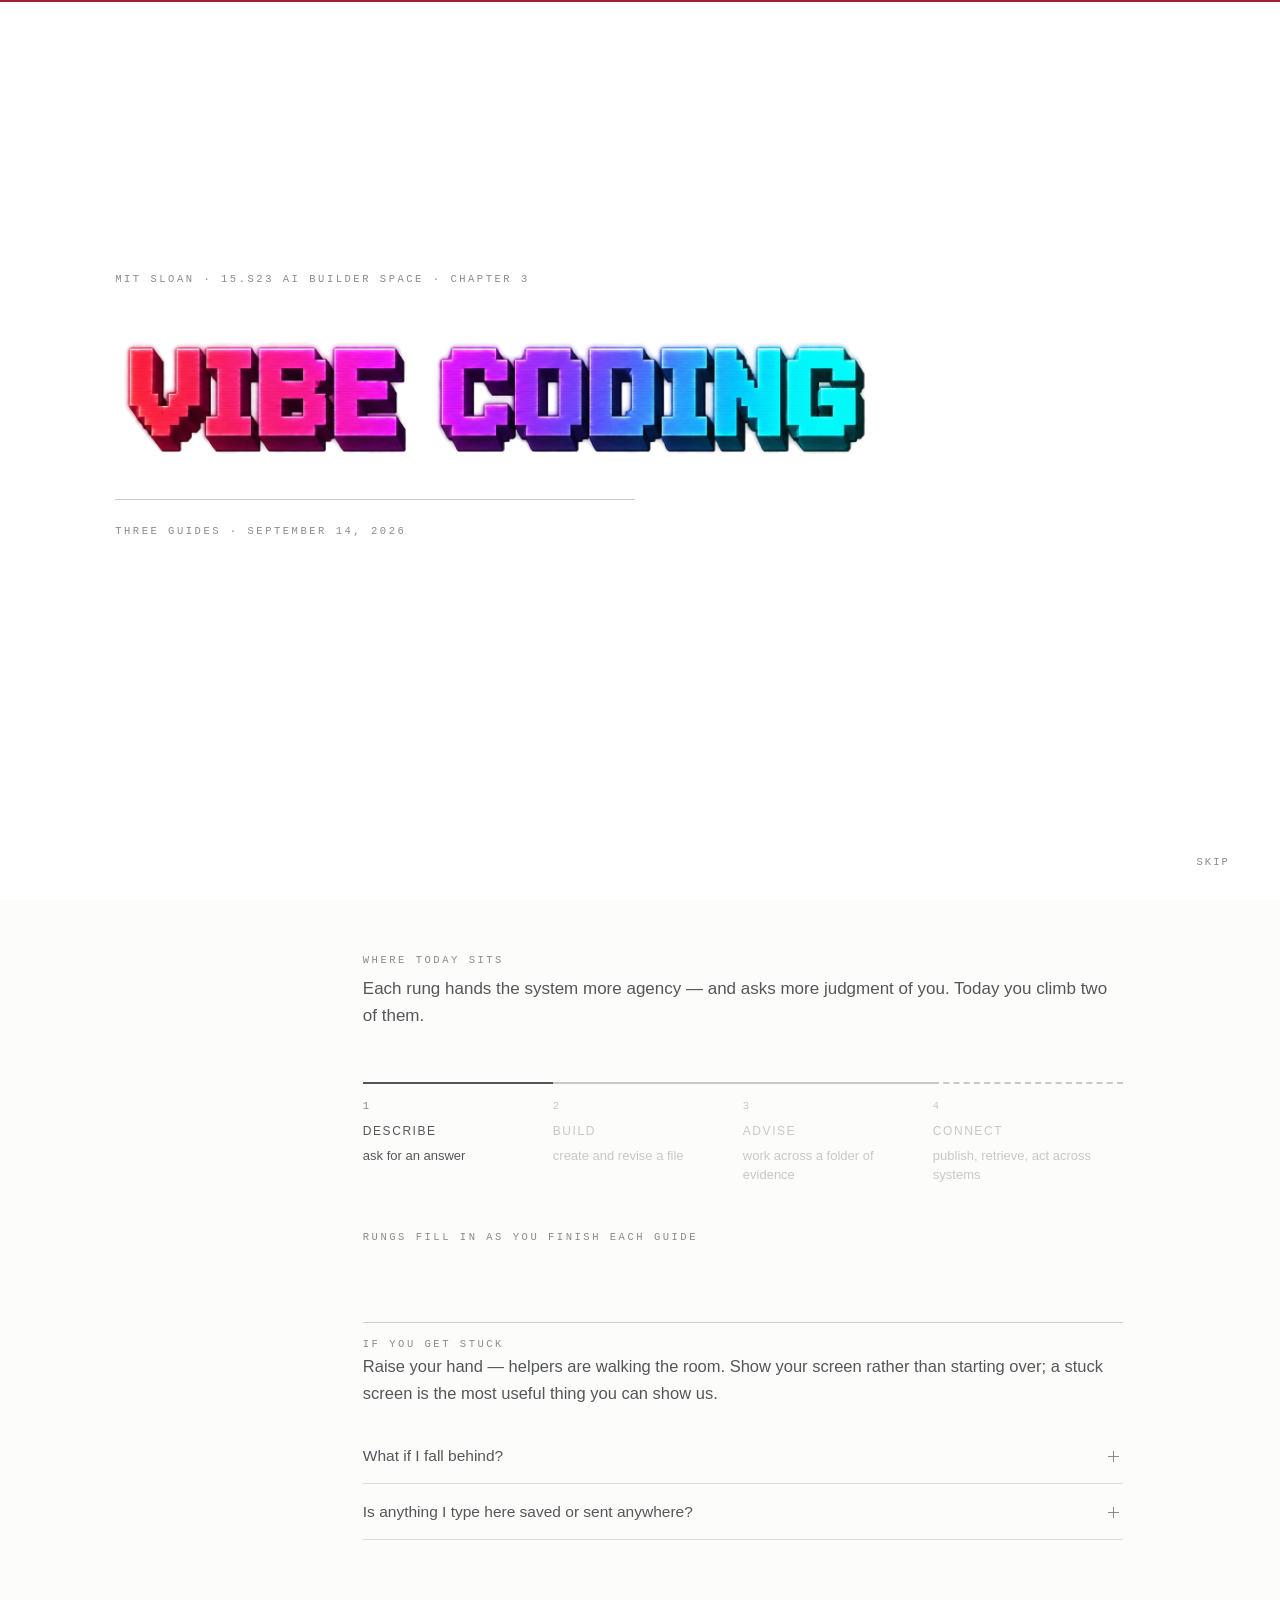
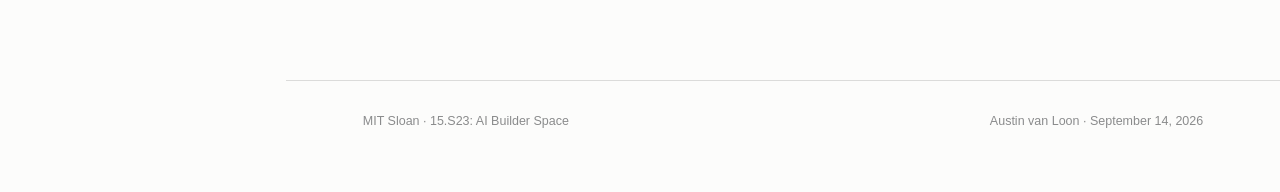
==== index.html @ 27a2f8e5 "Publish the Chapter 3 workshop guides Four static pages (hub, setup, warm-up, advisor) for MIT Sloan" ====
<!doctype html>
<html lang="en">
<head>
<meta charset="utf-8">
<meta name="viewport" content="width=device-width, initial-scale=1">
<title>Vibe Coding · 15.S23 AI Builder Space</title>
<meta name="description" content="Workshop guides for AI Foundations Chapter 3: Vibe Coding. MIT Sloan, 15.S23 AI Builder Space.">
<link rel="stylesheet" href="assets/alt.css">
<link rel="icon" href="assets/favicon.ico" sizes="any">
<link rel="apple-touch-icon" href="assets/icon-180.png">
<script>document.documentElement.className+=" js"</script>
</head>
<body>

<!-- ------------------------------------------------------------- opening -->
<div class="intro">
  <div class="intro__sweep"></div>
  <div class="intro__inner">
    <p class="intro__eyebrow label">MIT Sloan · 15.S23 AI Builder Space · Chapter 3</p>
    <h1 class="intro__title"><span><picture><source srcset="assets/vibe-coding.webp" type="image/webp"><img class="intro__mark"
      src="assets/vibe-coding.png" width="1600" height="273" alt="Vibe Coding"></picture></span></h1>
    <div class="intro__rule"></div>
    <p class="intro__meta label">Three guides · September 14, 2026</p>
    <div class="intro__go"><button class="btn">Enter</button></div>
  </div>
  <button class="intro__skip">Skip</button>
</div>

<!-- ---------------------------------------------------------------- rail -->
<aside class="rail">
  <a href="index.html" style="line-height:0">
    <img class="rail__tag" src="assets/tag.png"
         alt="AI Foundations"></a>
  <a class="rail__chapter" href="index.html" aria-current="page">
    <span class="label">Chapter 3</span>
    <span class="rail__chapter-t">Vibe Coding</span></a>
  <!-- the collapsed bar under 1080px names the page instead -->
  <p class="rail__sec label">Chapter 3</p>
  <p class="rail__track">Vibe Coding</p>

  <nav class="rail__nav" aria-label="Guides">
    <ul class="rail__guides">
      <li class="rail__guide" data-guide="setup">
        <a class="rail__g" href="setup.html"><span class="rail__n">03</span><span class="rail__gl">Set up your machine</span></a>
      </li>
      <li class="rail__guide" data-guide="warmup">
        <a class="rail__g" href="warmup.html"><span class="rail__n">04</span><span class="rail__gl">Build your page</span></a>
      </li>
      <li class="rail__guide" data-guide="advisor">
        <a class="rail__g" href="advisor.html"><span class="rail__n">05</span><span class="rail__gl">Build your MBA advisor</span></a>
      </li>
    </ul>
  </nav>

  <div class="rail__foot">
    <p class="label" style="margin:0">Sunday · two hours</p>
  </div>
</aside>

<!-- --------------------------------------------------------------- sheet -->
<main class="sheet">
  <div class="col" style="max-width:980px">

    <header class="hero">
      <p class="hero__kicker label">Chapter 3</p>
      <h1 class="hero__t"><picture><source srcset="assets/vibe-coding.webp" type="image/webp"><img class="hero__mark"
        src="assets/vibe-coding.png" width="1600" height="273" alt="Vibe Coding"></picture></h1>
      <p class="hero__p">Everything you need today lives on these three pages. Work
        through them in order — each one keeps your place as you go.</p>
    </header>

    <section class="index">
      <p class="label" style="margin:0 0 4px">The guides · sections 03–05</p>

      <a class="entry" href="setup.html">
        <span class="entry__n">03</span>
        <span class="entry__t">Set up<br>your machine</span>
        <span class="entry__d">Install Claude Desktop, make your workshop folders, and
          prove it works with a one-file hello.</span>
        <span class="entry__s" data-track-status="setup">4 steps · ~20 min</span>
      </a>

      <a class="entry" href="warmup.html">
        <span class="entry__n">04</span>
        <span class="entry__t">Build<br>your page</span>
        <span class="entry__d">One folder, one file, your decisions. Let Claude interview
          you before it builds anything.</span>
        <span class="entry__s" data-track-status="warmup">4 steps · 18 min</span>
      </a>

      <a class="entry" href="advisor.html">
        <span class="entry__n">05</span>
        <span class="entry__t">Build your<br>MBA advisor</span>
        <span class="entry__d">A workspace that knows the packet, learns your goals, and
          shows its sources — then find its limits.</span>
        <span class="entry__s" data-track-status="advisor">5 steps · 32 min</span>
      </a>

      <div class="entry entry--soon">
        <span class="entry__n"></span>
        <span class="entry__t">Put it<br>on the internet</span>
        <span class="entry__d">Publishing, connecting, and making the advisor reusable.
          Named today — taught next time.</span>
        <span class="entry__s">Next session</span>
      </div>
    </section>

    <section style="max-width:760px">
      <p class="label" style="margin:0 0 6px">Where today sits</p>
      <p style="margin:0;font-size:17px">Each rung hands the system more agency — and asks
        more judgment of you. Today you climb two of them.</p>

      <div class="ladder">
        <div class="rung rung--lit"><div class="rung__n">1</div>
          <div class="rung__slab">Describe</div>
          <div class="rung__c">ask for an answer</div></div>
        <div class="rung" data-rung="build"><div class="rung__n">2</div>
          <div class="rung__slab">Build</div>
          <div class="rung__c">create and revise a file</div></div>
        <div class="rung" data-rung="advise"><div class="rung__n">3</div>
          <div class="rung__slab">Advise</div>
          <div class="rung__c">work across a folder of evidence</div></div>
        <div class="rung rung--next"><div class="rung__n">4</div>
          <div class="rung__slab">Connect</div>
          <div class="rung__c">publish, retrieve, act across systems</div></div>
      </div>
      <p class="label">Rungs fill in as you finish each guide</p>
    </section>

    <section style="max-width:760px;margin-top:76px">
      <h2 class="sec">If you get stuck</h2>
      <p style="margin:0 0 22px">Raise your hand — helpers are walking the room. Show your
        screen rather than starting over; a stuck screen is the most useful thing you can
        show us.</p>
      <details class="help">
        <summary>What if I fall behind?</summary>
        <div class="help__b">
          <p>Nothing today is graded and nothing is sequential across students. If setup runs
            long, pair with a neighbour and watch — you'll still follow the exercise, and you
            can finish the install afterwards.</p>
          <p>Every page remembers where you were, so you can come back to it after class.</p>
        </div>
      </details>
      <details class="help">
        <summary>Is anything I type here saved or sent anywhere?</summary>
        <div class="help__b">
          <p>No. These pages are plain files with no server and no analytics. Your progress
            ticks are stored in your own browser only, and clearing them is one click at the
            bottom of each guide.</p>
        </div>
      </details>
    </section>

  </div>
</main>

<footer class="colophon">
  <span>MIT Sloan · 15.S23: AI Builder Space</span>
  <span class="colophon__spacer"></span>
  <span>Austin van Loon · September 14, 2026</span>
</footer>

<script>window.TRACK = { id: "hub" };</script>
<script src="assets/alt.js"></script>
<script>if(!window.__ALT_OK)document.documentElement.className=document.documentElement.className.replace(/(^|\s)js(\s|$)/," ")</script>
</body>
</html>
---- assets/alt.css ----
/* 15.S23 · AI Foundations Ch.3 — workshop guides, contemporary draft.
   White ground, hairline rules, no cards. Hierarchy comes from size and weight
   in a single ink, never from mixing colours: Sloan red is the one accent, the
   Sloan greys do the structure. The deck's dot-matrix numerals are the only
   retro artifact — used the way a gallery numbers its rooms. */

/* ------------------------------------------------------------------ tokens */
:root {
  --red: #a31f34;
  --red-deep: #8c1a2c;
  --ink: #545759;               /* every heading and every line of body copy */
  --silver: #8a8b8c;            /* metadata, captions, the quiet register */
  --cloud: #c9c8c7;             /* rules and inactive states */
  --panel: #f4f4f4;             /* specimen blocks: prompts, file trees */
  --navy: #041d40;              /* held back for one dark beat and one chip */
  --blue: #00698e;
  --green: #006b67;

  --paper: #ffffff;
  --ground: #fcfcfb;
  --hair: rgba(201, 200, 199, .62);
  --hair-strong: rgba(138, 139, 140, .40);

  --q-direct: var(--navy);
  --q-personal: var(--red);
  --q-trace: var(--blue);
  --q-honest: var(--green);

  --ui: Arial, "Helvetica Neue", Helvetica, sans-serif;
  --display: "Arial Black", "Arial Bold", Arial, sans-serif;
  --mono: Consolas, "SF Mono", Menlo, "Courier New", monospace;

  --rail: 286px;
  --gutter: 132px;             /* room for a hanging "3.2" */
  --measure: 660px;
}

* { box-sizing: border-box; }
html {
  scroll-behavior: smooth;
  color-scheme: light;
  -webkit-text-size-adjust: 100%;
  text-size-adjust: 100%;
}

/* ------------------------------------------------------- the no-JS floor */
/* Every hiding rule below is gated on `.js`, which each page's head sets and
   removes again if alt.js fails to load or throws. Without it the guide is one
   long readable document rather than a blank white overlay. */
.js .step { display: none; }
.js .done { display: none; }
.js .intro { display: flex; }
html:not(.js) .intro,
html:not(.js) .nav,
html:not(.js) .rail__index,
html:not(.js) .meter,
html:not(.js) .rail__read,
html:not(.js) .btn-reset { display: none; }
/* ...but the degraded view is the one a student reaches BECAUSE something broke,
   so it keeps "Stuck? Raise your hand", and the done screen keeps its forward
   link, which is a plain anchor and needs no script. */
html:not(.js) .done .nav { display: flex; }
html:not(.js) .done .nav [data-restart] { display: none; }
html:not(.js) .step + .step,
html:not(.js) .done { margin-top: 64px; padding-top: 40px; border-top: 2px solid var(--hair-strong); }

body {
  margin: 0;
  background: var(--ground);
  color: var(--ink);
  font-family: var(--ui);
  font-size: 16.5px;
  line-height: 1.62;
  -webkit-font-smoothing: antialiased;
}

a { color: var(--ink); text-underline-offset: 3px; }
a:hover { color: var(--red); }

.label {
  font-family: var(--mono);
  font-size: 10.5px;
  letter-spacing: .24em;
  text-transform: uppercase;
  color: var(--silver);
}

/* ---------------------------------------------------------- dot numerals */
/* sloan.ghost_numeral, ported: a 5x7 matrix of separate squares, each set in
   82% of its cell so the gaps are what read as pixels. */
.dots {
  display: inline-grid;
  grid-template-columns: repeat(var(--cols, 5), var(--dot, 8px));
  grid-auto-rows: var(--dot, 8px);
  gap: calc(var(--dot, 8px) * .22);
  color: var(--red);
  line-height: 0;
}
.dots i { display: block; }
.dots i.on { background: currentColor; opacity: 1; }
.dots--anim i.on { opacity: 0; transition: opacity .34s ease; }
.dots--anim.is-in i.on { opacity: 1; }

/* ------------------------------------------------------------------- intro */
.intro {
  position: fixed;
  inset: 0;
  z-index: 100;
  background: var(--paper);
  display: flex;
  flex-direction: column;
  justify-content: center;
  padding: 0 clamp(28px, 9vw, 150px);
  cursor: pointer;
  transition: opacity .7s ease, visibility .7s;
}
/* visibility only flips at the END of the transition, so without this the
   dismissed overlay eats clicks for 700ms — long enough to lose a real one */
.intro.is-gone { opacity: 0; visibility: hidden; pointer-events: none; }

/* the one flourish: a hairline sweeps the page like a seconds hand */
.intro__sweep {
  position: absolute;
  top: 0; left: 0;
  height: 2px;
  width: 0;
  background: var(--red);
  transition: width 1.1s cubic-bezier(.22, .61, .36, 1);
}
.intro__sweep.is-in { width: 100%; }

.intro__inner { max-width: 820px; }
.intro__eyebrow {
  margin: 0 0 clamp(26px, 5vh, 52px);
  opacity: 0;
  transform: translateY(5px);
  transition: opacity .6s ease .1s, transform .6s ease .1s;
}
.intro__num {
  --dot: clamp(8px, 1.05vw, 12px);
  margin-bottom: clamp(24px, 3.6vh, 38px);
}
.intro__mark { display: block; width: min(100%, 760px); height: auto; }
.intro__title {
  font-family: var(--display);
  font-size: clamp(30px, 5.4vw, 62px);
  line-height: 1.06;
  letter-spacing: -.012em;
  text-transform: uppercase;
  color: var(--ink);
  margin: 0;
}
.intro__title span {
  display: block;
  opacity: 0;
  transform: translateY(14px);
  transition: opacity .7s cubic-bezier(.2, .7, .3, 1),
              transform .7s cubic-bezier(.2, .7, .3, 1);
}
.intro__rule {
  height: 1px;
  width: 0;
  background: var(--cloud);
  margin: clamp(26px, 4vh, 42px) 0 clamp(18px, 2.6vh, 26px);
  transition: width .9s cubic-bezier(.22, .61, .36, 1);
}
.intro__rule.is-in { width: min(100%, 520px); }
.intro__meta, .intro__go {
  opacity: 0;
  transform: translateY(8px);
  transition: opacity .6s ease, transform .6s ease;
}
.intro__meta { margin: 0; }
.intro__go { margin-top: clamp(30px, 5vh, 56px); }
.is-in { opacity: 1 !important; transform: none !important; }

.intro__skip {
  position: absolute;
  right: clamp(20px, 4vw, 44px);
  bottom: 26px;
  background: none;
  border: 0;
  padding: 6px;
  cursor: pointer;
  font-family: var(--mono);
  font-size: 10.5px;
  letter-spacing: .2em;
  text-transform: uppercase;
  color: var(--silver);
}
.intro__skip:hover { color: var(--red); }

/* -------------------------------------------------------------------- rail */
.rail {
  position: fixed;
  top: 0; left: 0; bottom: 0;
  width: var(--rail);
  padding: 40px 30px 26px 40px;
  background: var(--paper);
  border-right: 1px solid var(--hair-strong);
  display: flex;
  flex-direction: column;
  overflow-y: auto;              /* 150% zoom leaves ~720px: the foot was clipped */
  z-index: 40;
}
.rail__tag { height: 17px; width: auto; opacity: .8; }
.rail__track {
  margin: 0;
  font-family: var(--display);
  font-size: 14px;
  line-height: 1.25;
  text-transform: uppercase;
  color: var(--ink);
}
/* The section label and page title belong to the collapsed bar (see the 1080
   query); on the full rail the guide tree below already says where you are. */
.rail__sec { margin: 0 0 9px; display: none; }
.rail__track { display: none; }
/* collapsed-bar orientation; see the 1080 query. margin:0 matters — every other
   rail child sets one, and UA paragraph margins here inflate the sticky bar. */
.rail__now { display: none; margin: 0; }

/* the chapter, one quiet line above the guides, and the way back to the hub */
.rail__chapter { display: block; margin-top: 26px; text-decoration: none; }
.rail__chapter .label { display: block; margin: 0 0 7px; }
.rail__chapter-t {
  display: block;
  font-family: var(--display);
  font-size: 14px;
  line-height: 1.25;
  text-transform: uppercase;
  color: var(--ink);
  transition: color .18s ease;
}
.rail__chapter:hover .rail__chapter-t { color: var(--red); }

/* every guide, always; the one you are in opens into its steps */
.rail__nav {
  margin-top: 30px;
  flex: 1 1 auto;
  /* deliberately NOT min-height:0 — that lets the tree squash and overlap the
     foot. The rail's own overflow-y handles a short viewport by scrolling. */
}
.rail__guides { list-style: none; margin: 0; padding: 0; }
.rail__guide { border-top: 1px solid var(--hair); }
.rail__guide:last-child { border-bottom: 1px solid var(--hair); }
.rail__g {
  display: flex;
  gap: 13px;
  align-items: baseline;
  padding: 11px 0;
  text-decoration: none;
  color: var(--silver);
  font-family: var(--ui);
  font-size: 13.5px;
  line-height: 1.35;
  transition: color .18s ease;
}
.rail__g:hover { color: var(--red); }
/* red is kept for the step you are on; the guide you are in is simply ink */
.rail__guide.is-current > .rail__g { color: var(--ink); font-weight: 700; }
.rail__guide.is-current > .rail__g .rail__n { color: var(--ink); }
.rail__guide.is-current > .rail__g:hover { color: var(--ink); }
/* a finished guide: a small drawn tick, not a glyph Arial doesn't have */
.rail__tick {
  flex: none;
  align-self: center;
  width: 5px;
  height: 9px;
  margin: -3px 2px 0 auto;
  border: solid var(--silver);
  border-width: 0 1.5px 1.5px 0;
  transform: rotate(45deg);
}
.vh {
  position: absolute;
  width: 1px; height: 1px;
  margin: -1px; padding: 0;
  overflow: hidden;
  clip: rect(0 0 0 0);
  white-space: nowrap;
  border: 0;
}

.rail__index {
  list-style: none;
  /* indent to the guide's label, past its number and gap */
  margin: -3px 0 0;
  padding: 0 0 12px 27px;
}
.rail__item {
  display: flex;
  gap: 10px;
  align-items: baseline;
  width: 100%;
  padding: 5px 0;
  background: none;
  border: 0;
  text-align: left;
  cursor: pointer;
  text-decoration: none;
  color: var(--silver);
  font-family: var(--ui);
  font-size: 12.5px;
  line-height: 1.35;
  transition: color .18s ease;
}
.rail__item:hover { color: var(--red); }
.rail__n {
  font-family: var(--mono);
  font-size: 11px;
  letter-spacing: .08em;
  color: var(--silver);
  flex: none;
  transition: color .18s ease;
}
.rail__item .rail__n { font-size: 10px; }
.rail__item.is-done { color: var(--ink); }
.rail__item.is-done .rail__n { color: var(--silver); }
.rail__item.is-now { color: var(--red); font-weight: 700; }
.rail__item.is-now .rail__n { color: var(--red); }
/* steps past the first unticked box: still readable, so a student can see what
   is coming, but not reachable */
.rail__item:disabled { cursor: not-allowed; }
.rail__item:disabled:hover { color: var(--silver); }

/* the one classroom instruction that matters, travelling with every step */
.rail__stuck {
  margin: 0 0 18px;
  font-family: var(--mono);
  font-size: 10.5px;
  letter-spacing: .14em;
  text-transform: uppercase;
  color: var(--silver);
}

/* power-reserve progress: a hairline track, a red fill, a precise readout */
.rail__foot { margin-top: 26px; }
.meter { height: 2px; background: var(--hair); position: relative; }
.meter__fill {
  position: absolute;
  inset: 0 auto 0 0;
  width: 0;
  background: var(--red);
  transition: width .45s cubic-bezier(.22, .61, .36, 1);
}
.rail__read {
  display: flex;
  justify-content: space-between;
  margin-top: 9px;
  font-family: var(--mono);
  font-size: 10.5px;
  letter-spacing: .14em;
  color: var(--silver);
}
/* lives in the colophon, not the rail — visible at every width, beside the line
   that explains what it clears */
.btn-reset {
  background: none;
  border: 0;
  padding: 0;
  cursor: pointer;
  font-family: var(--mono);
  font-size: 10px;
  letter-spacing: .16em;
  text-transform: uppercase;
  color: var(--silver);
}
.btn-reset:hover { color: var(--red); }

/* ------------------------------------------------------------------- shell */
.sheet {
  margin-left: var(--rail);
  padding: clamp(56px, 9vh, 104px) clamp(28px, 6vw, 88px) 140px;
  min-height: 100vh;
}
.col { max-width: calc(var(--gutter) + var(--measure)); }

/* ------------------------------------------------------------------- steps */
.js .step.is-active { display: block; animation: rise .45s cubic-bezier(.2, .7, .3, 1) both; }
@keyframes rise { from { opacity: 0; transform: translateY(12px); } }

.step__head {
  display: grid;
  grid-template-columns: var(--gutter) minmax(0, 1fr);
  align-items: start;
}
.step__num { --dot: 7px; margin-top: 3px; }
.step__eyebrow { margin: 0 0 12px; }
.step__title {
  font-family: var(--display);
  font-size: clamp(25px, 3.3vw, 37px);
  line-height: 1.1;
  letter-spacing: -.01em;
  text-transform: uppercase;
  color: var(--ink);
  margin: 0;
}
.step__lede { margin: 26px 0 0; font-size: 18px; line-height: 1.6; }
.step__body { margin-left: var(--gutter); max-width: var(--measure); }

h2.sec {
  margin: 58px 0 0;
  padding-top: 13px;
  border-top: 1px solid var(--hair-strong);
  font-family: var(--mono);
  font-size: 10.5px;
  font-weight: 400;
  letter-spacing: .24em;
  text-transform: uppercase;
  color: var(--silver);
}
h2.sec + * { margin-top: 20px; }

/* ------------------------------------------------------------ numbered dos */
.dos { list-style: none; margin: 0; padding: 0; counter-reset: do; }
.dos > li {
  counter-increment: do;
  display: grid;
  grid-template-columns: 38px minmax(0, 1fr);
  gap: 0 14px;
  padding: 15px 0;
  border-bottom: 1px solid var(--hair);
}
.dos > li:first-child { border-top: 1px solid var(--hair); }
.dos > li::before {
  /* plain digits: a zero-padded "03" is reserved for section numbers, and a
     to-do item reading "03" inside section 03 is exactly the collision to avoid */
  content: counter(do);
  font-family: var(--mono);
  font-size: 11px;
  letter-spacing: .1em;
  color: var(--red);
  padding-top: 4px;
}
/* ::before auto-places into the numeral column; everything else is a grid item
   too and would otherwise fall into that 38px column on the next row */
.dos > li > * { grid-column: 2; }
.dos b { color: var(--ink); font-weight: 700; }
.dos small { display: block; color: var(--silver); font-size: 14px; margin-top: 2px; max-width: 58ch; }
/* the grid puts the chip on its own row, where a left indent reads as a mistake */
.dos .qual { margin: 5px 0 0; }

/* h2.sec already draws a rule; the first row of whatever follows drew a second
   one ~50px below it, a dozen times on a long step */
h2.sec + .checks li:first-child,
h2.sec + .dos > li:first-child,
h2.sec + .modes .mode:first-child,
h2.sec + details.help:first-of-type,
/* ...and the same where a clarifying line sits between the heading and the block */
h2.sec + p + .checks li:first-child,
h2.sec + p + .dos > li:first-child,
h2.sec + p + .modes .mode:first-child,
h2.sec + p + details.help:first-of-type { border-top: 0; }

/* ---------------------------------------------------------------- checks */
.checks { list-style: none; margin: 0; padding: 0; }
.checks li { border-bottom: 1px solid var(--hair); }
.checks li:first-child { border-top: 1px solid var(--hair); }
.check {
  display: flex;
  align-items: flex-start;
  gap: 16px;
  padding: 16px 0;
  cursor: pointer;
  user-select: none;
}
.check input { position: absolute; opacity: 0; width: 0; height: 0; }
.check__box {
  flex: none;
  width: 17px;
  height: 17px;
  margin-top: 4px;
  border: 1.5px solid var(--silver);
  background: var(--paper);
  display: grid;
  place-items: center;
  transition: background .18s ease, border-color .18s ease;
}
.check__box::after {
  content: "";
  width: 8px;
  height: 4px;
  border-left: 2px solid var(--paper);
  border-bottom: 2px solid var(--paper);
  transform: rotate(-45deg) scale(.5);
  opacity: 0;
  transition: opacity .18s ease, transform .18s ease;
}
.check:hover .check__box { border-color: var(--ink); }
.check input:focus-visible + .check__box { outline: 2px solid var(--red); outline-offset: 3px; }
.check input:checked + .check__box { background: var(--red); border-color: var(--red); }
.check input:checked + .check__box::after { opacity: 1; transform: rotate(-45deg) scale(1); }
/* a press on a locked Next outlines whatever is still unticked */
.check.is-missing .check__box { border-color: var(--red); animation: missing .8s ease 2; }
@keyframes missing {
  0%, 100% { box-shadow: 0 0 0 0 rgba(163, 31, 52, 0); }
  40% { box-shadow: 0 0 0 5px rgba(163, 31, 52, .22); }
}
.check__t { font-size: 16px; color: var(--ink); }
.check input:checked ~ .check__t { color: var(--silver); }
/* these captions are operating instructions ("not all of Documents"), not
   asides — they carry ink, and must fade WITH their row when it is ticked */
.check__t small {
  display: block;
  color: var(--ink);
  font-size: 14px;
  margin-top: 3px;
  font-weight: 400;
  max-width: 58ch;
}
.check input:checked ~ .check__t small { color: var(--silver); }

/* ------------------------------------------------------------ prompt cards */
.prompt { margin: 22px 0; border: 1px solid var(--cloud); background: var(--paper); }
.prompt__bar {
  display: flex;
  align-items: center;
  gap: 12px;
  padding: 11px 18px;
  border-bottom: 1px solid var(--hair);
}
.prompt__name {
  font-family: var(--mono);
  font-size: 10.5px;
  letter-spacing: .22em;
  text-transform: uppercase;
  color: var(--silver);
}
.prompt__bar .btn-copy { margin-left: auto; }
.prompt__body {
  margin: 0;
  padding: 24px 26px 26px;
  background: var(--panel);
  font-family: var(--mono);
  font-size: 13.5px;
  line-height: 1.75;
  color: var(--ink);
  white-space: pre-wrap;
  word-break: break-word;
}
.btn-copy {
  border: 1px solid var(--cloud);
  background: var(--paper);
  color: var(--ink);
  font-family: var(--mono);
  font-size: 10px;
  letter-spacing: .18em;
  text-transform: uppercase;
  padding: 6px 13px;
  cursor: pointer;
  transition: background .18s ease, color .18s ease, border-color .18s ease;
}
.btn-copy:hover { border-color: var(--red); color: var(--red); }
.btn-copy.is-ok { background: var(--red); border-color: var(--red); color: var(--paper); }

/* ------------------------------------------------------------------- tree */
.tree {
  font-family: var(--mono);
  font-size: 13.5px;
  line-height: 2;
  margin: 22px 0;
  padding: 22px 26px;
  background: var(--panel);
}
.tree .d { color: var(--ink); font-weight: 700; }
.tree .f { color: var(--ink); }
.tree .i { color: var(--cloud); }
/* .note is also a block-level callout, so reset what that ruleset brings with
   it — otherwise every annotation renders with a tick and a 22px indent */
.tree .note {
  border: 0;
  padding: 0;
  margin: 0 0 0 14px;
  max-width: none;
  font-weight: 400;
  color: var(--silver);
  font-family: var(--ui);
  font-size: 13px;
}

/* -------------------------------------------------------- notes and rails */
.note {
  margin: 24px 0;
  padding: 2px 0 2px 22px;
  border-left: 2px solid var(--cloud);
  font-size: 15.5px;
  max-width: 66ch;
}
.note--warn { border-left-color: var(--red); }
.note b { color: var(--ink); }

.dashed {
  margin: 24px 0;
  padding: 24px;
  border: 1px dashed var(--cloud);
  text-align: center;
  font-size: 15px;
  color: var(--silver);
}
.dashed b { color: var(--ink); display: block; margin-bottom: 6px; }

.rule { border: 0; border-top: 1px solid var(--hair-strong); margin: 46px 0; }

/* term / definition rails */
.modes { margin: 0; }
.mode {
  display: grid;
  grid-template-columns: 156px minmax(0, 1fr) auto;
  gap: 16px;
  align-items: baseline;
  padding: 14px 0;
  border-bottom: 1px solid var(--hair);
}
.mode:first-child { border-top: 1px solid var(--hair); }
.mode__n {
  font-family: var(--display);
  font-size: 12px;
  letter-spacing: .12em;
  text-transform: uppercase;
  color: var(--ink);
}
.mode__d { font-size: 15.5px; }
.mode__f {
  grid-column: 3;
  font-family: var(--mono);
  font-size: 9.5px;
  letter-spacing: .18em;
  text-transform: uppercase;
  color: var(--red);
  white-space: nowrap;
}

/* the four advisor qualities keep their fixed deck-wide colours */
.quals { display: flex; flex-wrap: wrap; gap: 10px 26px; margin: 20px 0 0; padding: 0; }
.qual {
  display: inline-flex;
  align-items: center;
  gap: 8px;
  font-family: var(--display);
  font-size: 10.5px;
  letter-spacing: .16em;
  text-transform: uppercase;
}
.qual::before { content: ""; width: 8px; height: 8px; flex: none; }
.q1 { color: var(--q-direct); } .q1::before { background: var(--q-direct); }
.q2 { color: var(--q-personal); } .q2::before { background: var(--q-personal); }
.q3 { color: var(--q-trace); } .q3::before { background: var(--q-trace); }
.q4 { color: var(--q-honest); } .q4::before { background: var(--q-honest); }

/* the single dark beat in the whole site */
.beat { margin: 34px 0; padding: 34px 36px; background: var(--navy); color: var(--cloud); }
.beat .label { color: rgba(201, 200, 199, .8); }
.beat__q {
  font-family: var(--mono);
  font-size: 19px;
  line-height: 1.5;
  color: var(--paper);
  margin: 16px 0 18px;
}
.beat b { color: var(--paper); }
.beat p:last-child { margin-bottom: 0; }

/* -------------------------------------------------------------------- help */
details.help { border-bottom: 1px solid var(--hair); }
details.help:first-of-type { border-top: 1px solid var(--hair); }
details.help > summary {
  cursor: pointer;
  padding: 15px 30px 15px 0;
  position: relative;
  font-size: 15.5px;
  color: var(--ink);
  list-style: none;
}
details.help > summary::-webkit-details-marker { display: none; }
details.help > summary::after {
  content: "";
  position: absolute;
  right: 4px;
  top: 50%;
  width: 11px;
  height: 1px;
  background: var(--silver);
}
details.help > summary::before {
  content: "";
  position: absolute;
  right: 9px;
  top: 50%;
  width: 1px;
  height: 11px;
  margin-top: -5px;
  background: var(--silver);
  transition: opacity .2s ease;
}
details.help[open] > summary::before { opacity: 0; }
details.help > summary:hover,
details.help[open] > summary { color: var(--red); }
details.help[open] > summary::after { background: var(--red); }
details.help .help__b { padding: 0 40px 22px 0; font-size: 15px; max-width: 66ch; }
details.help .help__b p { margin: 0 0 11px; }
details.help .help__b p:last-child { margin-bottom: 0; }
details.help .help__b code,
code.m { font-family: var(--mono); font-size: 13.5px; color: var(--ink); }

/* -------------------------------------------------------------------- nav */
.nav {
  display: flex;
  align-items: center;
  gap: 14px;
  margin-top: 56px;
  padding-top: 26px;
  border-top: 1px solid var(--hair-strong);
}
.btn {
  display: inline-block;
  font-family: var(--display);
  font-size: 11.5px;
  letter-spacing: .18em;
  text-transform: uppercase;
  padding: 15px 30px;
  border: 1px solid var(--red);
  background: var(--red);
  color: var(--paper);
  cursor: pointer;
  text-decoration: none;
  transition: background .2s ease, color .2s ease, border-color .2s ease;
}
.btn:hover { background: var(--red-deep); border-color: var(--red-deep); color: var(--paper); }
.btn--ghost { background: transparent; color: var(--ink); border-color: var(--cloud); }
.btn--ghost:hover { background: transparent; border-color: var(--ink); color: var(--ink); }
/* the terminal action of a track — differentiated by weight, not a second red,
   so it keeps a hover state of its own */
.btn--red { padding: 17px 38px; letter-spacing: .22em; }

/* the only focus style in the file used to be the checkbox; everything else
   fell back to the UA ring, which on a red button is the worst pixel on the site */
:focus-visible { outline: 2px solid var(--red); outline-offset: 3px; }
.btn:focus-visible { outline-color: var(--ink); }
.check input:focus-visible { outline: none; }
details.help > summary:focus-visible { outline-offset: -2px; }
.step__title[tabindex]:focus,
.done__t[tabindex]:focus { outline: none; }
.nav__spacer { display: none; }
.nav__hint { font-size: 13.5px; color: var(--ink); }
/* A Next that cannot go anywhere yet looks it — but stays pressable, so the
   press can point at what is missing instead of doing nothing. Disabled
   controls are exempt from contrast minimums; the hint beside it is not. */
.btn.is-locked,
.btn.is-locked:hover {
  background: var(--panel);
  border-color: var(--cloud);
  color: var(--silver);
  cursor: not-allowed;
}

/* ------------------------------------------------------------------- done */
.js .done.is-active { display: block; animation: rise .5s cubic-bezier(.2, .7, .3, 1) both; }
.done__num { --dot: 12px; margin-bottom: 28px; }
.done__t {
  font-family: var(--display);
  font-size: clamp(26px, 3.6vw, 42px);
  line-height: 1.08;
  letter-spacing: -.012em;
  text-transform: uppercase;
  color: var(--ink);
  margin: 0 0 26px;
  max-width: 17ch;
}
.done__p { max-width: 58ch; font-size: 17px; margin: 0 0 16px; }

/* the agency ladder as a measured diagram */
.ladder { display: grid; grid-template-columns: repeat(4, 1fr); margin: 52px 0 44px; }
.rung { padding: 14px 18px 0 0; border-top: 2px solid var(--cloud); }
.rung__n { font-family: var(--mono); font-size: 10.5px; letter-spacing: .14em; color: var(--cloud); }
.rung__slab {
  font-family: var(--display);
  font-size: 12px;
  letter-spacing: .13em;
  text-transform: uppercase;
  color: var(--cloud);
  margin: 7px 0 6px;
}
.rung__c { font-size: 13px; color: var(--cloud); line-height: 1.45; }
.rung--lit { border-top-color: var(--ink); }
.rung--lit .rung__n { color: var(--silver); }
.rung--lit .rung__slab { color: var(--ink); }
.rung--lit .rung__c { color: var(--ink); }
.rung--now { border-top-color: var(--red); }
.rung--now .rung__n,
.rung--now .rung__slab { color: var(--red); }
.rung--now .rung__c { color: var(--ink); }
.rung--next { border-top-style: dashed; }

.motto {
  font-family: var(--display);
  font-size: 15px;
  line-height: 1.5;
  letter-spacing: .04em;
  text-transform: uppercase;
  color: var(--ink);
  margin: 44px 0 0;
}

/* -------------------------------------------------------------------- hub */
.hero { max-width: 860px; margin-bottom: 76px; }
/* The chapter's title wordmark — the deck's VIBE CODING lettering on a
   transparent ground, so it sits directly on the white page. It replaces a
   dot-matrix "3" that read as a step number beside the guides' numerals. */
.hero__t picture, .intro__title picture { display: block; }
.hero__kicker { margin: 0 0 18px; }
.hero__mark { display: block; width: min(100%, 680px); height: auto; }
.hero__t {
  font-family: var(--display);
  font-size: clamp(32px, 5.2vw, 60px);
  line-height: 1.05;
  letter-spacing: -.015em;
  text-transform: uppercase;
  color: var(--ink);
  margin: 0 0 26px;
}
.hero__p { font-size: 18.5px; max-width: 54ch; margin: 0; }

/* an exhibition index, not a grid of cards */
.index { margin: 0 0 72px; }
.entry {
  display: grid;
  grid-template-columns: 56px minmax(0, 1.1fr) minmax(0, 1.5fr) auto;
  gap: 28px;
  align-items: baseline;
  padding: 30px 0;
  border-top: 1px solid var(--hair-strong);
  text-decoration: none;
  color: var(--ink);
  transition: background .2s ease;
}
.index .entry:last-of-type { border-bottom: 1px solid var(--hair-strong); }
a.entry:hover { background: var(--paper); }
a.entry:hover .entry__t { color: var(--red); }
.entry__n { font-family: var(--mono); font-size: 11.5px; letter-spacing: .1em; color: var(--red); }
.entry__t {
  font-family: var(--display);
  font-size: 17px;
  line-height: 1.2;
  text-transform: uppercase;
  color: var(--ink);
  transition: color .2s ease;
}
.entry__d { font-size: 15px; }
.entry__s {
  font-family: var(--mono);
  font-size: 10.5px;
  letter-spacing: .14em;
  text-transform: uppercase;
  color: var(--silver);
  white-space: nowrap;
}
.entry__s.is-done { color: var(--red); }
.entry--soon { opacity: .6; }
.entry--soon .entry__n { color: var(--silver); }

.colophon {
  margin-left: var(--rail);
  padding: 30px clamp(28px, 6vw, 88px) 60px;
  border-top: 1px solid var(--hair);
  display: flex;
  align-items: baseline;
  flex-wrap: wrap;
  gap: 18px;
  font-size: 12.5px;
  color: var(--silver);
}
.colophon__spacer { flex: 1; }

/* ------------------------------------------------------------- responsive */
@media (max-width: 1080px) {
  :root { --rail: 0px; --gutter: 132px; }
  .rail {
    position: sticky;
    top: 0;
    width: auto;
    height: auto;
    flex-direction: row;
    align-items: center;
    gap: 18px;
    padding: 14px clamp(20px, 5vw, 40px);
    border-right: 0;
    border-bottom: 1px solid var(--hair);
    bottom: auto;
    overflow: hidden;
  }
  .rail__track { display: block; margin: 0; font-size: 12px; white-space: nowrap; }
  .rail__sec { display: block; margin: 0; white-space: nowrap; }
  .rail__chapter, .rail__nav, .rail__stuck { display: none; }
  .rail__foot { margin: 0 0 0 auto; min-width: 150px; }
  /* the forced break is in the track title, not the foot — a two-line title
     would otherwise make the sticky bar twice as tall as it needs to be */
  .rail__track br { display: none; }
  /* the index is gone, so name the current step instead — 1280px at 125% zoom
     lands here, and that student needs orientation more, not less */
  .rail__now {
    display: block;
    min-width: 0;
    overflow: hidden;
    text-overflow: ellipsis;
    white-space: nowrap;
    font-size: 13px;
    color: var(--ink);
  }
  .sheet, .colophon { margin-left: 0; }
}

@media (max-width: 640px) {
  :root { --gutter: 0px; }
  .step__head { grid-template-columns: 1fr; }
  .step__num { margin-bottom: 20px; }
  .step__body { margin-left: 0; }
  .mode { grid-template-columns: 1fr; gap: 4px; }
  .mode__f { grid-column: 1; justify-self: start; }
  .ladder { grid-template-columns: repeat(2, 1fr); gap: 26px 0; }
  .entry { grid-template-columns: 34px 1fr; gap: 10px 16px; }
  .entry__d, .entry__s { grid-column: 2; }
  .beat { padding: 26px 24px; }

  /* The sticky bar on a phone: the logo, the step you are on, and how far
     along — nothing that can push it wider than the screen. Progress becomes
     a red hairline growing along the bar's bottom edge. */
  .rail { gap: 14px; padding: 12px 20px 13px; }
  .rail__sec { display: none; }
  .rail:has(.rail__now) .rail__track { display: none; }
  .rail__now { flex: 1 1 auto; }
  .rail__foot { min-width: 0; margin: 0; flex: none; }
  .rail__foot > .label { display: none; }
  .meter { position: absolute; left: 0; right: 0; bottom: 0; background: transparent; }
  .rail__read { margin: 0; }
  [data-read-pct] { display: none; }

  /* buttons keep their words on one line, and the gate's hint gets a line of
     its own instead of a sliver beside them */
  .nav { flex-wrap: wrap; gap: 10px; }
  .nav .btn {
    flex: 1 1 auto;
    text-align: center;
    white-space: nowrap;
    padding: 14px 18px;
    letter-spacing: .14em;
  }
  .nav .btn[data-back] { flex: 0 0 auto; }
  .nav__hint { flex-basis: 100%; }

  /* thumbs, not cursors */
  .btn-copy { padding: 10px 16px; }

  /* the file tree keeps each row on one line; annotations scroll sideways
     inside the panel rather than wrapping under the wrong folder */
  .tree { padding: 16px 18px; font-size: 12.5px; overflow-x: auto; }
  .tree div { white-space: nowrap; }

  .done__num { --dot: 9px; }
}

/* A tap leaves :hover stuck on touch screens until the next tap elsewhere, so
   Next would sit in its pressed colour. Undo the hover looks where there is
   no hover — never the states that share those selectors (open, copied). */
@media (hover: none) {
  .btn:hover { background: var(--red); border-color: var(--red); }
  .btn--ghost:hover { background: transparent; border-color: var(--cloud); }
  .btn-copy:not(.is-ok):hover { border-color: var(--cloud); color: var(--ink); }
  a.entry:hover { background: transparent; }
  a.entry:hover .entry__t { color: var(--ink); }
  .rail__g:hover, .rail__item:hover { color: var(--silver); }
  .rail__item.is-done:hover, .rail__guide.is-current > .rail__g:hover { color: var(--ink); }
  .rail__item.is-now:hover { color: var(--red); }
  .rail__chapter:hover .rail__chapter-t { color: var(--ink); }
}

@media (prefers-reduced-motion: reduce) {
  *, *::before, *::after { animation-duration: .001ms !important; transition-duration: .001ms !important; }
  html { scroll-behavior: auto; }
}

/* ?still=1 — set by alt.js on <html>, so the flag stops the CSS transitions as
   well as the scheduled sequence. Same effect, asked for rather than detected. */
html.still *, html.still *::before, html.still *::after {
  animation-duration: .001ms !important;
  transition-duration: .001ms !important;
}
html.still { scroll-behavior: auto; }
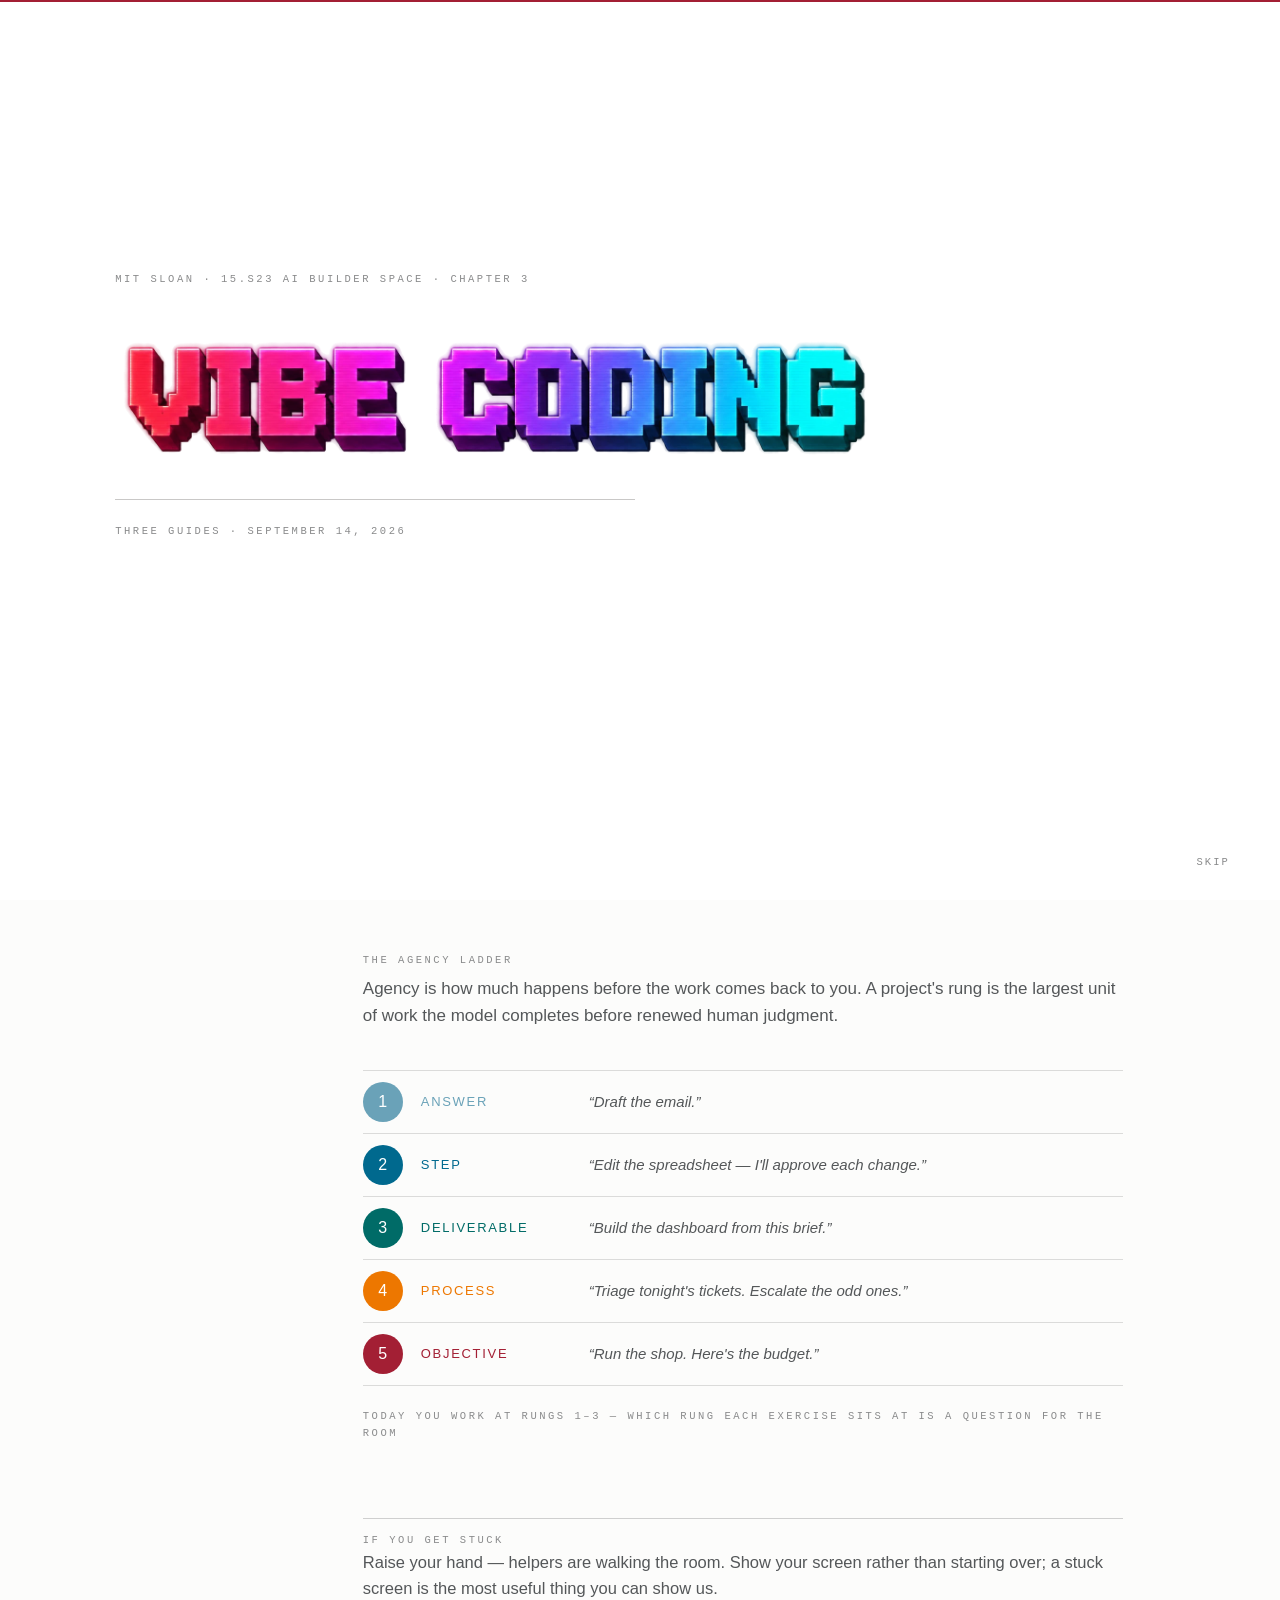
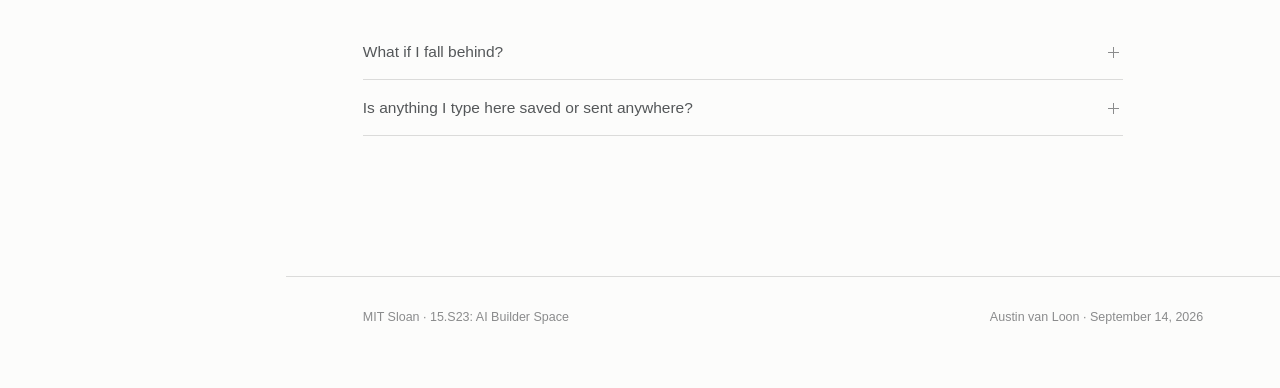
==== commit 28f70161: "Reframe the agency ladder: five rungs, a question instead of a badge The hub carries the deck's five" ====
--- a/index.html
+++ b/index.html
@@ -106,25 +106,30 @@
     </section>
 
     <section style="max-width:760px">
-      <p class="label" style="margin:0 0 6px">Where today sits</p>
-      <p style="margin:0;font-size:17px">Each rung hands the system more agency — and asks
-        more judgment of you. Today you climb two of them.</p>
+      <p class="label" style="margin:0 0 6px">The agency ladder</p>
+      <p style="margin:0;font-size:17px">Agency is how much happens before the work comes
+        back to you. A project's rung is the largest unit of work the model completes
+        before renewed human judgment.</p>
 
-      <div class="ladder">
-        <div class="rung rung--lit"><div class="rung__n">1</div>
-          <div class="rung__slab">Describe</div>
-          <div class="rung__c">ask for an answer</div></div>
-        <div class="rung" data-rung="build"><div class="rung__n">2</div>
-          <div class="rung__slab">Build</div>
-          <div class="rung__c">create and revise a file</div></div>
-        <div class="rung" data-rung="advise"><div class="rung__n">3</div>
-          <div class="rung__slab">Advise</div>
-          <div class="rung__c">work across a folder of evidence</div></div>
-        <div class="rung rung--next"><div class="rung__n">4</div>
-          <div class="rung__slab">Connect</div>
-          <div class="rung__c">publish, retrieve, act across systems</div></div>
-      </div>
-      <p class="label">Rungs fill in as you finish each guide</p>
+      <ol class="ladder">
+        <li class="rung rung--1"><span class="rung__n">1</span>
+          <span class="rung__u">Answer</span>
+          <span class="rung__c">“Draft the email.”</span></li>
+        <li class="rung rung--2"><span class="rung__n">2</span>
+          <span class="rung__u">Step</span>
+          <span class="rung__c">“Edit the spreadsheet — I'll approve each change.”</span></li>
+        <li class="rung rung--3"><span class="rung__n">3</span>
+          <span class="rung__u">Deliverable</span>
+          <span class="rung__c">“Build the dashboard from this brief.”</span></li>
+        <li class="rung rung--4"><span class="rung__n">4</span>
+          <span class="rung__u">Process</span>
+          <span class="rung__c">“Triage tonight's tickets. Escalate the odd ones.”</span></li>
+        <li class="rung rung--5"><span class="rung__n">5</span>
+          <span class="rung__u">Objective</span>
+          <span class="rung__c">“Run the shop. Here's the budget.”</span></li>
+      </ol>
+      <p class="label">Today you work at rungs 1–3 — which rung each exercise sits at is a
+        question for the room</p>
     </section>
 
     <section style="max-width:760px;margin-top:76px">
--- a/assets/alt.css
+++ b/assets/alt.css
@@ -769,28 +769,67 @@
 }
 .done__p { max-width: 58ch; font-size: 17px; margin: 0 0 16px; }
 
-/* the agency ladder as a measured diagram */
-.ladder { display: grid; grid-template-columns: repeat(4, 1fr); margin: 52px 0 44px; }
-.rung { padding: 14px 18px 0 0; border-top: 2px solid var(--cloud); }
-.rung__n { font-family: var(--mono); font-size: 10.5px; letter-spacing: .14em; color: var(--cloud); }
-.rung__slab {
+/* the agency ladder — the deck's five heat-coloured rungs, the one place the
+   palette opens beyond the eight (mirrors slide 16 and the divider marks) */
+.ladder, .rungs {
+  --r1: #6AA2B8; --r2: #00698E; --r3: #006B67; --r4: #ED7700; --r5: #A31F34;
+}
+.rung--1 { --rc: var(--r1); }
+.rung--2 { --rc: var(--r2); }
+.rung--3 { --rc: var(--r3); }
+.rung--4 { --rc: var(--r4); }
+.rung--5 { --rc: var(--r5); }
+.ladder { list-style: none; margin: 40px 0 22px; padding: 0; }
+.rung {
+  display: grid;
+  grid-template-columns: 40px 150px 1fr;
+  gap: 0 18px;
+  align-items: center;
+  padding: 11px 0;
+  border-top: 1px solid var(--hair);
+}
+.rung:last-child { border-bottom: 1px solid var(--hair); }
+.rung__n {
+  width: 40px; height: 40px;
+  border-radius: 50%;
+  display: grid; place-items: center;
+  background: var(--rc);
+  font-family: var(--display);
+  font-size: 16px;
+  color: #fff;
+}
+.rung__u {
+  font-family: var(--display);
+  font-size: 13px;
+  letter-spacing: .13em;
+  text-transform: uppercase;
+  color: var(--rc);
+}
+.rung__c { font-size: 15px; font-style: italic; color: var(--ink); line-height: 1.4; }
+
+/* the small strip on a completion screen: lit = where the exercise sat, dashed =
+   the rung in question or next session's */
+.rungs { display: flex; gap: 8px; margin: 40px 0 10px; }
+.rungs__dot {
+  width: 30px; height: 30px;
+  box-sizing: border-box;
+  border-radius: 50%;
+  display: grid; place-items: center;
+  background: var(--panel);
   font-family: var(--display);
   font-size: 12px;
-  letter-spacing: .13em;
-  text-transform: uppercase;
-  color: var(--cloud);
-  margin: 7px 0 6px;
-}
-.rung__c { font-size: 13px; color: var(--cloud); line-height: 1.45; }
-.rung--lit { border-top-color: var(--ink); }
-.rung--lit .rung__n { color: var(--silver); }
-.rung--lit .rung__slab { color: var(--ink); }
-.rung--lit .rung__c { color: var(--ink); }
-.rung--now { border-top-color: var(--red); }
-.rung--now .rung__n,
-.rung--now .rung__slab { color: var(--red); }
-.rung--now .rung__c { color: var(--ink); }
-.rung--next { border-top-style: dashed; }
+  color: var(--silver);
+}
+.rungs__dot.is-lit { background: var(--rc); color: #fff; }
+.rungs__dot.is-open { background: transparent; border: 1.5px dashed var(--cloud); }
+.rungs__c {
+  margin: 0 0 40px;
+  font-family: var(--mono);
+  font-size: 10.5px;
+  letter-spacing: .14em;
+  text-transform: uppercase;
+  color: var(--silver);
+}
 
 .motto {
   font-family: var(--display);
@@ -917,7 +956,9 @@
   .step__body { margin-left: 0; }
   .mode { grid-template-columns: 1fr; gap: 4px; }
   .mode__f { grid-column: 1; justify-self: start; }
-  .ladder { grid-template-columns: repeat(2, 1fr); gap: 26px 0; }
+  .rung { grid-template-columns: 34px 1fr; gap: 2px 14px; }
+  .rung__n { width: 34px; height: 34px; font-size: 14px; grid-row: span 2; }
+  .rung__c { grid-column: 2; }
   .entry { grid-template-columns: 34px 1fr; gap: 10px 16px; }
   .entry__d, .entry__s { grid-column: 2; }
   .beat { padding: 26px 24px; }
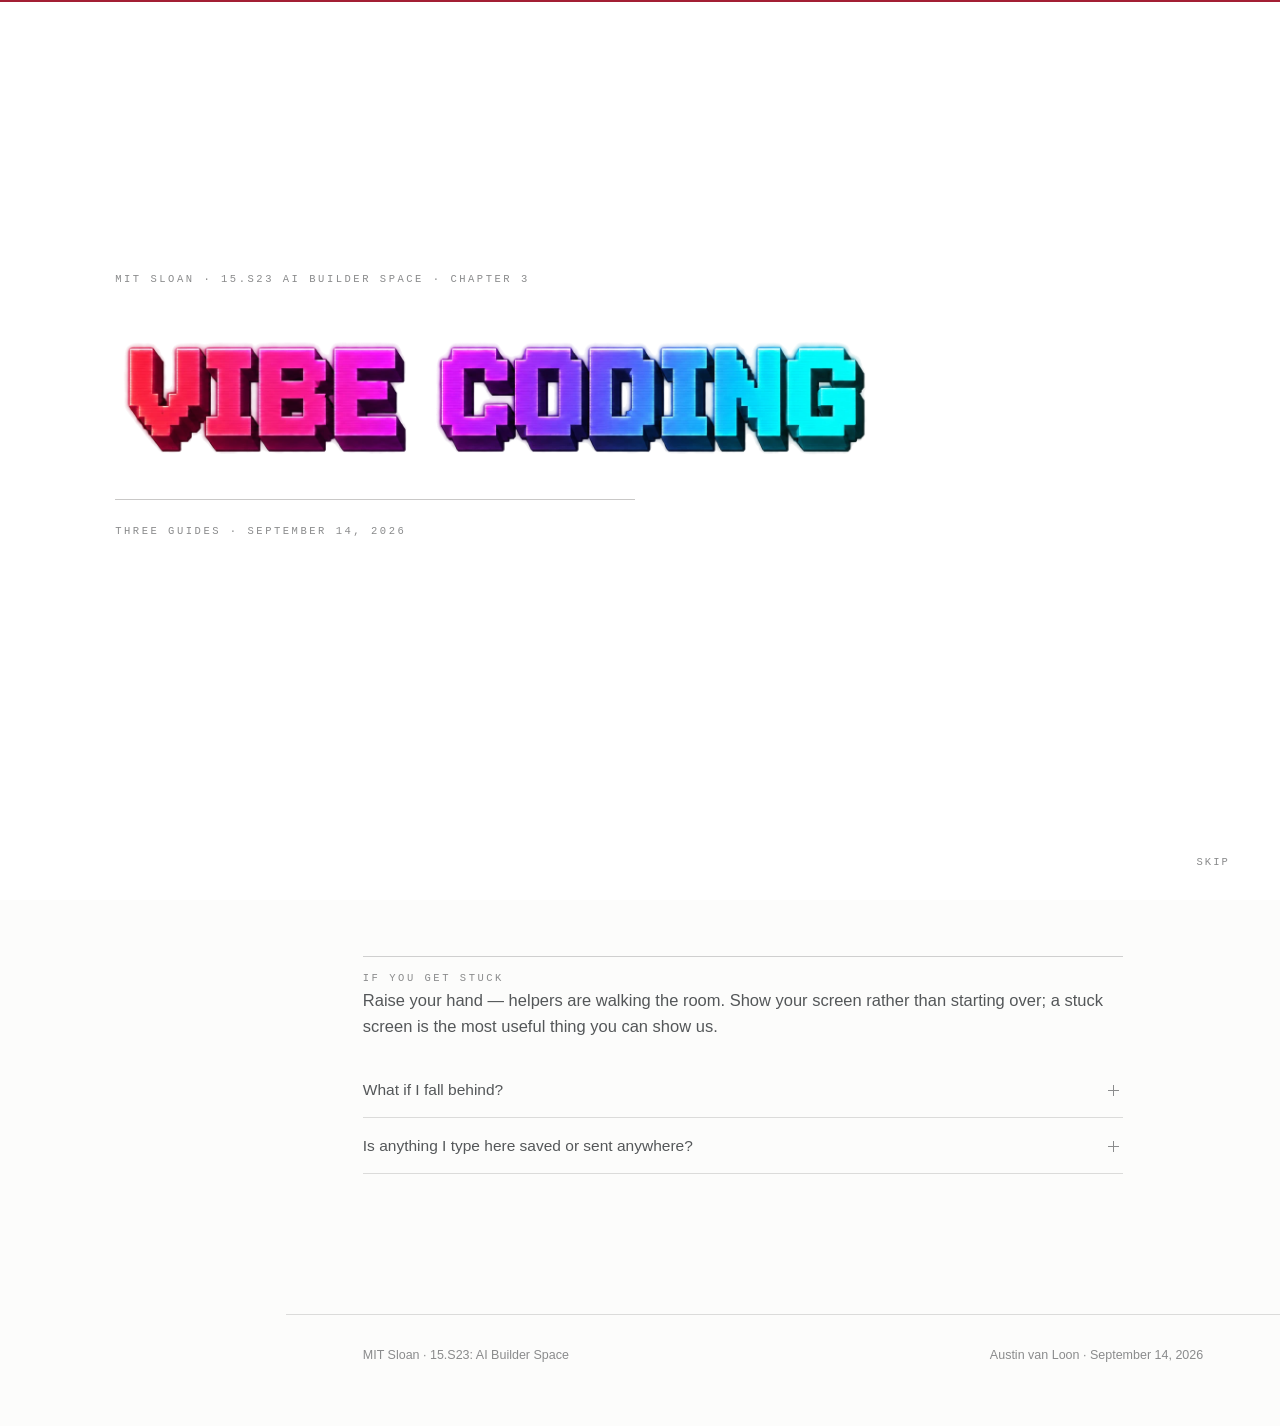
==== commit d50b37c3: "Take the agency ladder off the guides The guides stay about doing the exercises; the ladder and the " ====
--- a/index.html
+++ b/index.html
@@ -105,33 +105,6 @@
       </div>
     </section>
 
-    <section style="max-width:760px">
-      <p class="label" style="margin:0 0 6px">The agency ladder</p>
-      <p style="margin:0;font-size:17px">Agency is how much happens before the work comes
-        back to you. A project's rung is the largest unit of work the model completes
-        before renewed human judgment.</p>
-
-      <ol class="ladder">
-        <li class="rung rung--1"><span class="rung__n">1</span>
-          <span class="rung__u">Answer</span>
-          <span class="rung__c">“Draft the email.”</span></li>
-        <li class="rung rung--2"><span class="rung__n">2</span>
-          <span class="rung__u">Step</span>
-          <span class="rung__c">“Edit the spreadsheet — I'll approve each change.”</span></li>
-        <li class="rung rung--3"><span class="rung__n">3</span>
-          <span class="rung__u">Deliverable</span>
-          <span class="rung__c">“Build the dashboard from this brief.”</span></li>
-        <li class="rung rung--4"><span class="rung__n">4</span>
-          <span class="rung__u">Process</span>
-          <span class="rung__c">“Triage tonight's tickets. Escalate the odd ones.”</span></li>
-        <li class="rung rung--5"><span class="rung__n">5</span>
-          <span class="rung__u">Objective</span>
-          <span class="rung__c">“Run the shop. Here's the budget.”</span></li>
-      </ol>
-      <p class="label">Today you work at rungs 1–3 — which rung each exercise sits at is a
-        question for the room</p>
-    </section>
-
     <section style="max-width:760px;margin-top:76px">
       <h2 class="sec">If you get stuck</h2>
       <p style="margin:0 0 22px">Raise your hand — helpers are walking the room. Show your
--- a/assets/alt.css
+++ b/assets/alt.css
@@ -768,68 +768,6 @@
   max-width: 17ch;
 }
 .done__p { max-width: 58ch; font-size: 17px; margin: 0 0 16px; }
-
-/* the agency ladder — the deck's five heat-coloured rungs, the one place the
-   palette opens beyond the eight (mirrors slide 16 and the divider marks) */
-.ladder, .rungs {
-  --r1: #6AA2B8; --r2: #00698E; --r3: #006B67; --r4: #ED7700; --r5: #A31F34;
-}
-.rung--1 { --rc: var(--r1); }
-.rung--2 { --rc: var(--r2); }
-.rung--3 { --rc: var(--r3); }
-.rung--4 { --rc: var(--r4); }
-.rung--5 { --rc: var(--r5); }
-.ladder { list-style: none; margin: 40px 0 22px; padding: 0; }
-.rung {
-  display: grid;
-  grid-template-columns: 40px 150px 1fr;
-  gap: 0 18px;
-  align-items: center;
-  padding: 11px 0;
-  border-top: 1px solid var(--hair);
-}
-.rung:last-child { border-bottom: 1px solid var(--hair); }
-.rung__n {
-  width: 40px; height: 40px;
-  border-radius: 50%;
-  display: grid; place-items: center;
-  background: var(--rc);
-  font-family: var(--display);
-  font-size: 16px;
-  color: #fff;
-}
-.rung__u {
-  font-family: var(--display);
-  font-size: 13px;
-  letter-spacing: .13em;
-  text-transform: uppercase;
-  color: var(--rc);
-}
-.rung__c { font-size: 15px; font-style: italic; color: var(--ink); line-height: 1.4; }
-
-/* the small strip on a completion screen: lit = where the exercise sat, dashed =
-   the rung in question or next session's */
-.rungs { display: flex; gap: 8px; margin: 40px 0 10px; }
-.rungs__dot {
-  width: 30px; height: 30px;
-  box-sizing: border-box;
-  border-radius: 50%;
-  display: grid; place-items: center;
-  background: var(--panel);
-  font-family: var(--display);
-  font-size: 12px;
-  color: var(--silver);
-}
-.rungs__dot.is-lit { background: var(--rc); color: #fff; }
-.rungs__dot.is-open { background: transparent; border: 1.5px dashed var(--cloud); }
-.rungs__c {
-  margin: 0 0 40px;
-  font-family: var(--mono);
-  font-size: 10.5px;
-  letter-spacing: .14em;
-  text-transform: uppercase;
-  color: var(--silver);
-}
 
 .motto {
   font-family: var(--display);
@@ -956,9 +894,6 @@
   .step__body { margin-left: 0; }
   .mode { grid-template-columns: 1fr; gap: 4px; }
   .mode__f { grid-column: 1; justify-self: start; }
-  .rung { grid-template-columns: 34px 1fr; gap: 2px 14px; }
-  .rung__n { width: 34px; height: 34px; font-size: 14px; grid-row: span 2; }
-  .rung__c { grid-column: 2; }
   .entry { grid-template-columns: 34px 1fr; gap: 10px 16px; }
   .entry__d, .entry__s { grid-column: 2; }
   .beat { padding: 26px 24px; }
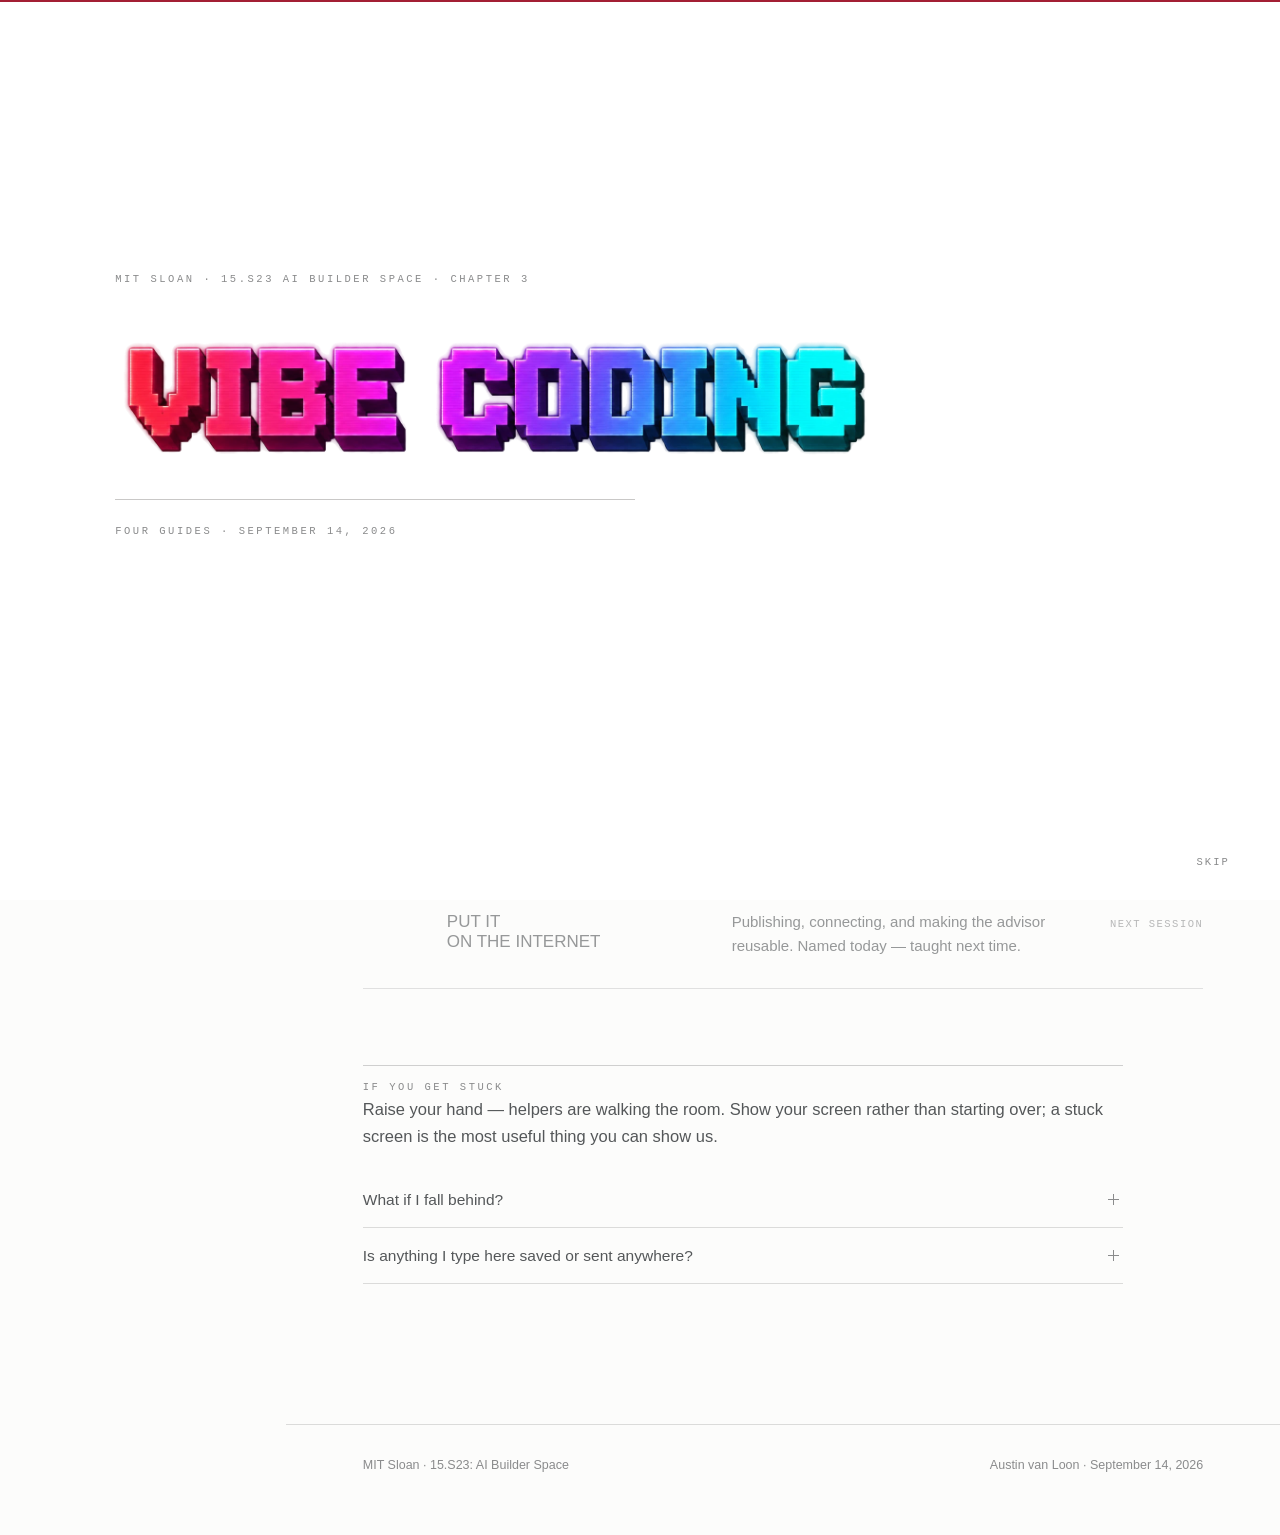
==== commit 1da7b4ac: "Testing the advisor is its own guide (section 07); the two chats are the build chat and the advisor " ====
--- a/index.html
+++ b/index.html
@@ -20,7 +20,7 @@
     <h1 class="intro__title"><span><picture><source srcset="assets/vibe-coding.webp" type="image/webp"><img class="intro__mark"
       src="assets/vibe-coding.png" width="1600" height="273" alt="Vibe Coding"></picture></span></h1>
     <div class="intro__rule"></div>
-    <p class="intro__meta label">Three guides · September 14, 2026</p>
+    <p class="intro__meta label">Four guides · September 14, 2026</p>
     <div class="intro__go"><button class="btn">Enter</button></div>
   </div>
   <button class="intro__skip">Skip</button>
@@ -41,13 +41,16 @@
   <nav class="rail__nav" aria-label="Guides">
     <ul class="rail__guides">
       <li class="rail__guide" data-guide="setup">
-        <a class="rail__g" href="setup.html"><span class="rail__n">03</span><span class="rail__gl">Set up your machine</span></a>
+        <a class="rail__g" href="setup.html"><span class="rail__n">02</span><span class="rail__gl">Set up your machine</span></a>
       </li>
       <li class="rail__guide" data-guide="warmup">
         <a class="rail__g" href="warmup.html"><span class="rail__n">04</span><span class="rail__gl">Build your page</span></a>
       </li>
       <li class="rail__guide" data-guide="advisor">
-        <a class="rail__g" href="advisor.html"><span class="rail__n">05</span><span class="rail__gl">Build your MBA advisor</span></a>
+        <a class="rail__g" href="advisor.html"><span class="rail__n">06</span><span class="rail__gl">Build your MBA advisor</span></a>
+      </li>
+      <li class="rail__guide" data-guide="test">
+        <a class="rail__g" href="test.html"><span class="rail__n">07</span><span class="rail__gl">Test it, know its limits</span></a>
       </li>
     </ul>
   </nav>
@@ -65,19 +68,19 @@
       <p class="hero__kicker label">Chapter 3</p>
       <h1 class="hero__t"><picture><source srcset="assets/vibe-coding.webp" type="image/webp"><img class="hero__mark"
         src="assets/vibe-coding.png" width="1600" height="273" alt="Vibe Coding"></picture></h1>
-      <p class="hero__p">Everything you need today lives on these three pages. Work
+      <p class="hero__p">Everything you need today lives on these four pages. Work
         through them in order — each one keeps your place as you go.</p>
     </header>
 
     <section class="index">
-      <p class="label" style="margin:0 0 4px">The guides · sections 03–05</p>
+      <p class="label" style="margin:0 0 4px">The guides · sections 02 · 04 · 06 · 07</p>
 
       <a class="entry" href="setup.html">
-        <span class="entry__n">03</span>
+        <span class="entry__n">02</span>
         <span class="entry__t">Set up<br>your machine</span>
         <span class="entry__d">Install Claude Desktop, make your workshop folders, and
           prove it works with a one-file hello.</span>
-        <span class="entry__s" data-track-status="setup">4 steps · ~20 min</span>
+        <span class="entry__s" data-track-status="setup">4 steps · ~15 min</span>
       </a>
 
       <a class="entry" href="warmup.html">
@@ -85,15 +88,23 @@
         <span class="entry__t">Build<br>your page</span>
         <span class="entry__d">One folder, one file, your decisions. Let Claude interview
           you before it builds anything.</span>
-        <span class="entry__s" data-track-status="warmup">4 steps · 18 min</span>
+        <span class="entry__s" data-track-status="warmup">4 steps · 14 min</span>
       </a>
 
       <a class="entry" href="advisor.html">
-        <span class="entry__n">05</span>
+        <span class="entry__n">06</span>
         <span class="entry__t">Build your<br>MBA advisor</span>
         <span class="entry__d">A workspace that knows the packet, learns your goals, and
-          shows its sources — then find its limits.</span>
-        <span class="entry__s" data-track-status="advisor">5 steps · 32 min</span>
+          shows its sources.</span>
+        <span class="entry__s" data-track-status="advisor">4 steps · 25 min</span>
+      </a>
+
+      <a class="entry" href="test.html">
+        <span class="entry__n">07</span>
+        <span class="entry__t">Test it,<br>know its limits</span>
+        <span class="entry__d">Three real jobs, one impossible question, and the limits that
+          remain. Two chats, two jobs: one edits, one answers.</span>
+        <span class="entry__s" data-track-status="test">2 steps · 12 min</span>
       </a>
 
       <div class="entry entry--soon">
